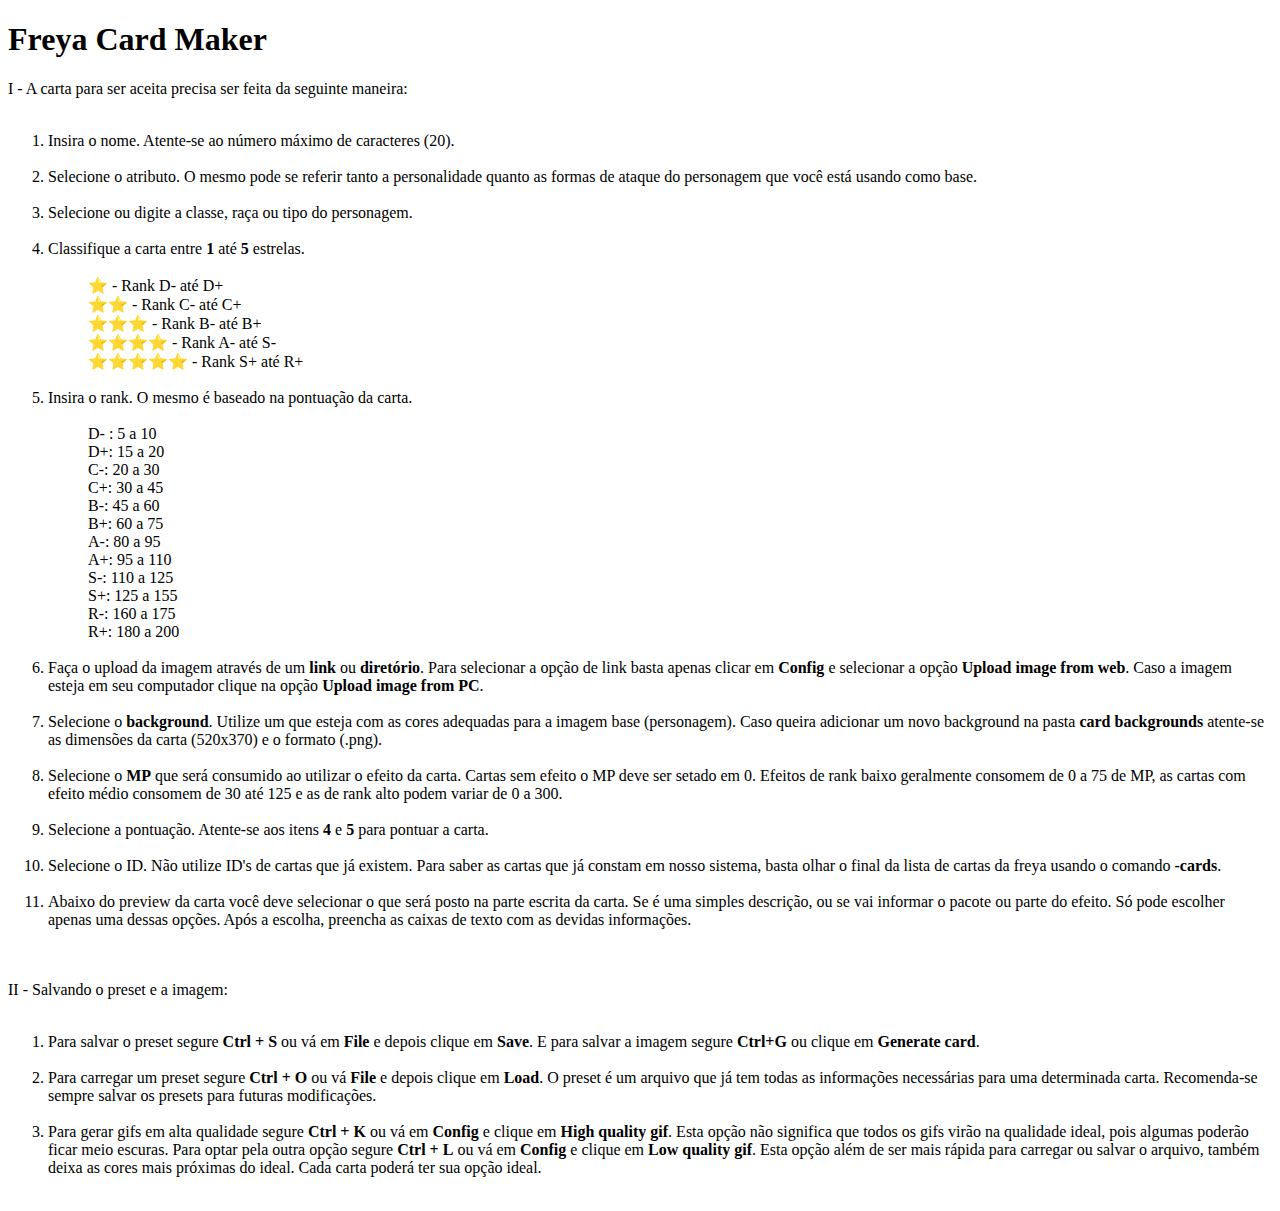
==== index/index.html @ cb2515ce "index html" ====
<!DOCTYPE html>
<html>
<head>
<title>Freya Card Maker</title>
</head>
<body>

<h1>Freya Card Maker</h1>
<p>I - A carta para ser aceita precisa ser feita da seguinte maneira:</p>
<ol></br>
<li>Insira o nome. Atente-se ao número máximo de caracteres (20).</li></br>
<li>Selecione o atributo. O mesmo pode se referir tanto a personalidade quanto as formas de ataque do personagem que você está usando como base.</li></br>
<li>Selecione ou digite a classe, raça ou tipo do personagem.</li></br>
<li>Classifique a carta entre <b>1</b> até <b>5</b> estrelas.
<ul></br>
<span>⭐ - Rank D- até D+</span></br>
<span>⭐⭐ - Rank C- até C+</span></br>
<span>⭐⭐⭐ - Rank B- até B+</span></br>
<span>⭐⭐⭐⭐ - Rank A- até S-</span></br>
<span>⭐⭐⭐⭐⭐ - Rank S+ até R+</span></br>
</ul></br>
<li>Insira o rank. O mesmo é baseado na pontuação da carta.
<ul></br>
<span>D- : 5 a 10</span></br>
<span>D+: 15 a 20</span></br>
<span>C-: 20 a 30</span></br>
<span>C+: 30 a 45</span></br>
<span>B-: 45 a 60</span></br>
<span>B+: 60 a 75</span></br>
<span>A-: 80 a 95</span></br>
<span>A+: 95 a 110</span></br>
<span>S-: 110 a 125</span></br>
<span>S+: 125 a 155</span></br>
<span>R-: 160 a 175</span></br>
<span>R+: 180 a 200</span></br></br>
</ul>
</li>
<li>Faça o upload da imagem através de um <b>link</b> ou <b>diretório</b>. 
Para selecionar a opção de link basta apenas clicar em 
<b>Config</b> e selecionar a opção <b>Upload image from web</b>. 
Caso a imagem esteja em seu computador clique na opção <b>Upload image from PC</b>.
</li></br>
<li>
Selecione o <b>background</b>. Utilize um que esteja com as cores adequadas para a imagem base (personagem). 
Caso queira adicionar um novo background na pasta <b>card backgrounds</b> atente-se as dimensões da carta (520x370) 
e o formato (.png).
</li></br>
<li>
Selecione o <b>MP</b> que será consumido ao utilizar o efeito da carta. Cartas sem efeito o MP deve ser setado em 0. 
Efeitos de rank baixo geralmente consomem de 0 a 75 de MP, 
as cartas com efeito médio consomem de 30 até 125 e as de rank alto podem variar de 0 a 300.
</li></br>
<li>
Selecione a pontuação. Atente-se aos itens <b>4</b> e <b>5</b> para pontuar a carta.
</li></br>
<li>
Selecione o ID. Não utilize ID's de cartas que já existem. Para saber as cartas que já constam em nosso sistema, 
basta olhar o final da lista de cartas da freya usando o comando <b>-cards</b>.
</li></br>
<li>
Abaixo do preview da carta você deve selecionar o que será posto na parte escrita da carta. Se é uma simples  descrição, ou se vai informar o pacote ou parte do efeito. Só pode escolher apenas uma dessas opções. Após a  escolha, preencha as caixas de texto com as devidas informações.
</li></br></br>
</ol>
<p>II - Salvando o preset e a imagem:</p>
<ol></br>
<li>
Para salvar o preset segure <b>Ctrl + S</b> ou vá em <b>File</b> e depois clique em <b>Save</b>. E para salvar a imagem 
segure <b>Ctrl+G</b> ou clique em <b>Generate card</b>.
</li></br>
<li>
Para carregar um preset segure <b>Ctrl + O</b> ou vá <b>File</b> e depois clique em <b>Load</b>. O preset é um arquivo que 
já tem todas as informações necessárias para uma determinada carta. Recomenda-se sempre salvar os presets para futuras modificações.
</li></br>
<li>
Para gerar gifs em alta qualidade segure <b>Ctrl + K</b> ou vá em <b>Config</b> e clique em <b>High quality gif</b>. Esta opção não 
significa que todos os gifs virão na qualidade ideal, pois algumas poderão ficar meio escuras. Para optar pela outra opção segure 
<b>Ctrl + L</b> ou vá em <b>Config</b> e clique em <b>Low quality gif</b>. Esta opção além de ser mais rápida para carregar ou salvar 
o arquivo, também deixa as cores mais próximas do ideal. Cada carta poderá ter sua opção ideal.
</li></br>
</ol>
</body>
</html>
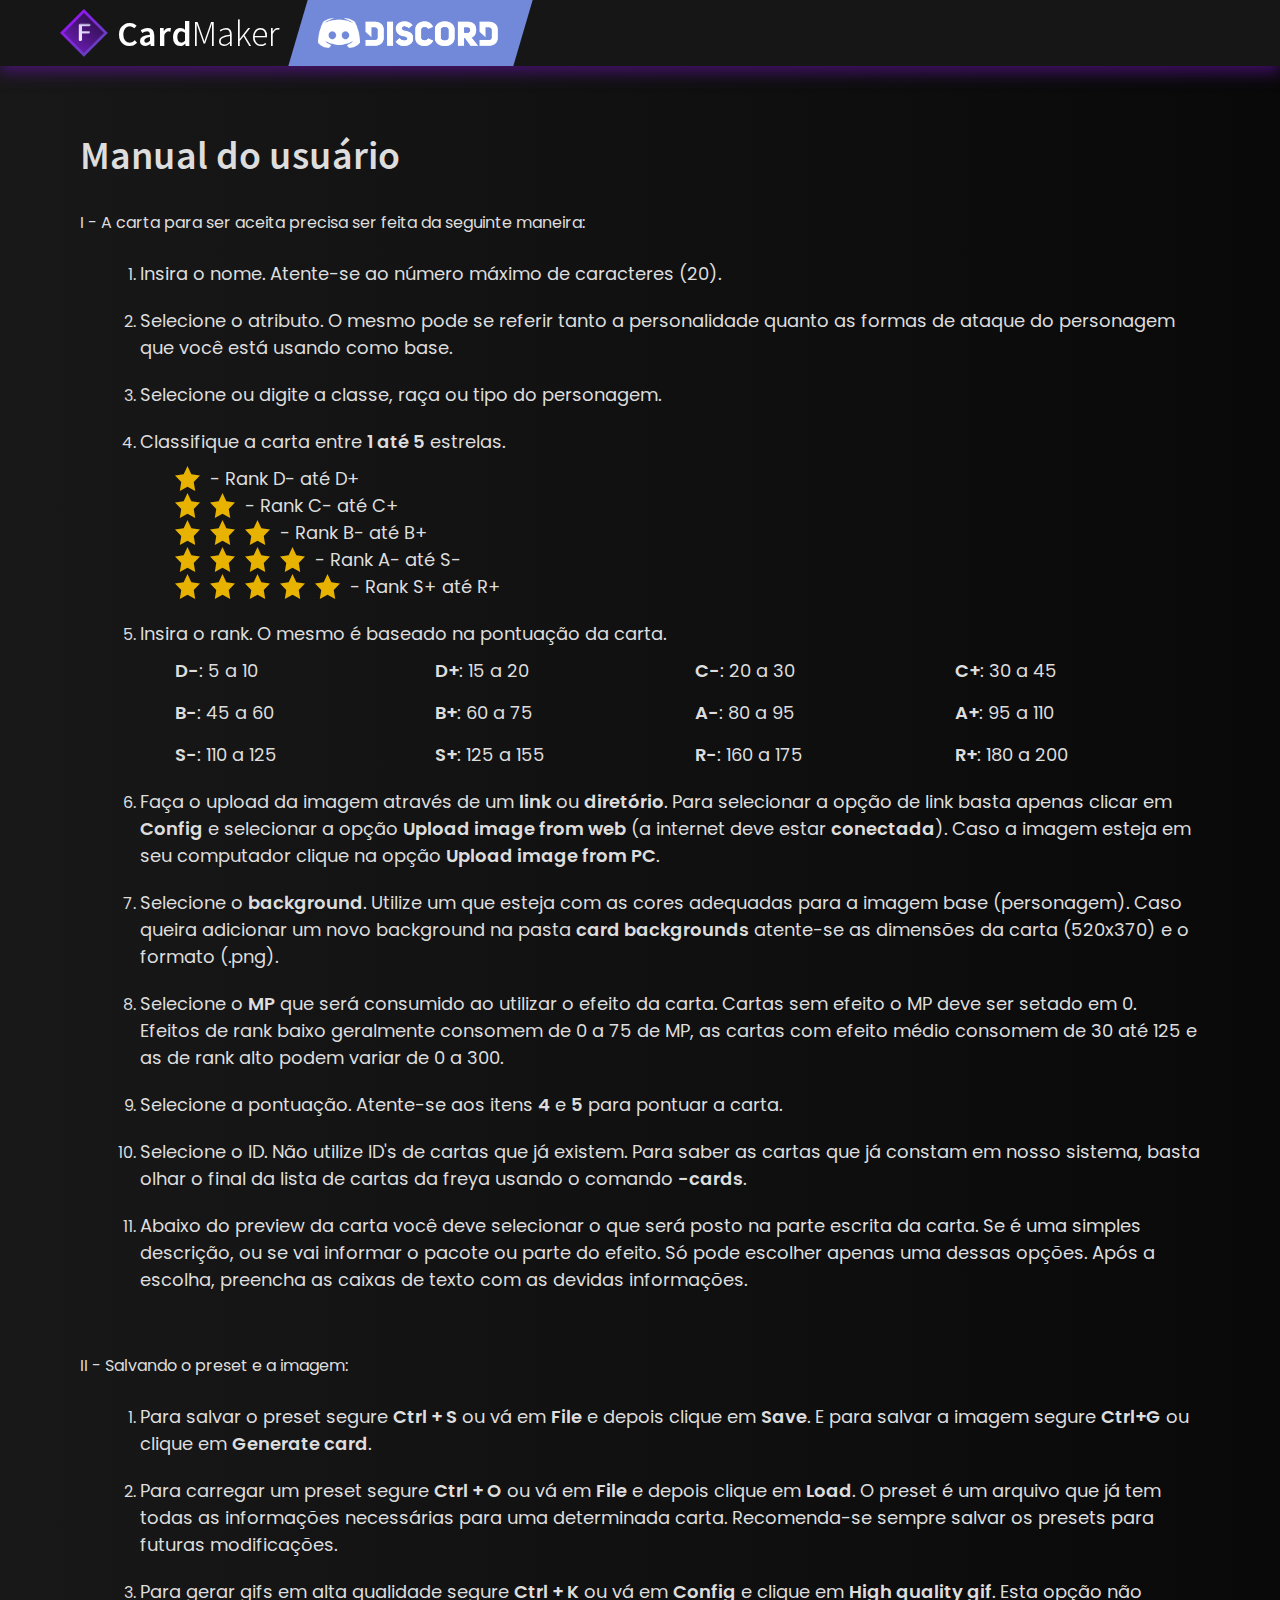
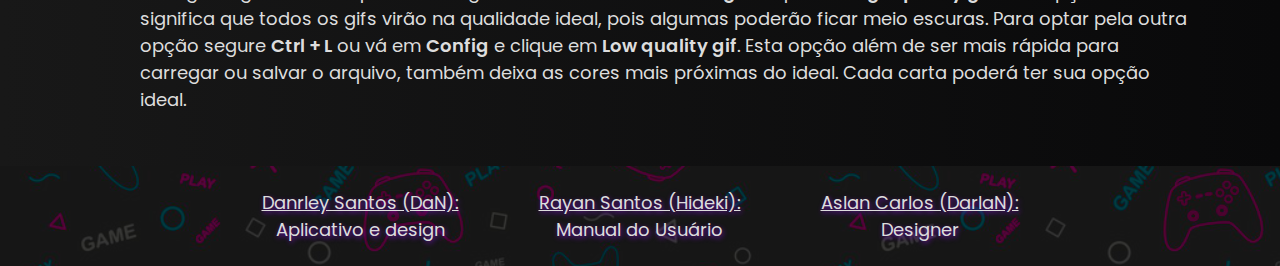
==== commit 713f8e35: "feat: user manual created" ====
--- a/index/index.html
+++ b/index/index.html
@@ -1,83 +1,168 @@
 <!DOCTYPE html>
-<html>
+<html lang="en">
 <head>
-<title>Freya Card Maker</title>
+  <meta charset="UTF-8">
+  <meta http-equiv="X-UA-Compatible" contendevice-widtht="IE=edge">
+  <meta name="viewport" content="width=, initial-scale=1.0">
+  <title>Freya Card Maker: Manual do usuário</title>
+  <link rel="icon" href="./favicon.ico" type="image/x-icon">
+  <link rel="stylesheet" href="./style.css">
 </head>
 <body>
-
-<h1>Freya Card Maker</h1>
-<p>I - A carta para ser aceita precisa ser feita da seguinte maneira:</p>
-<ol></br>
-<li>Insira o nome. Atente-se ao número máximo de caracteres (20).</li></br>
-<li>Selecione o atributo. O mesmo pode se referir tanto a personalidade quanto as formas de ataque do personagem que você está usando como base.</li></br>
-<li>Selecione ou digite a classe, raça ou tipo do personagem.</li></br>
-<li>Classifique a carta entre <b>1</b> até <b>5</b> estrelas.
-<ul></br>
-<span>⭐ - Rank D- até D+</span></br>
-<span>⭐⭐ - Rank C- até C+</span></br>
-<span>⭐⭐⭐ - Rank B- até B+</span></br>
-<span>⭐⭐⭐⭐ - Rank A- até S-</span></br>
-<span>⭐⭐⭐⭐⭐ - Rank S+ até R+</span></br>
-</ul></br>
-<li>Insira o rank. O mesmo é baseado na pontuação da carta.
-<ul></br>
-<span>D- : 5 a 10</span></br>
-<span>D+: 15 a 20</span></br>
-<span>C-: 20 a 30</span></br>
-<span>C+: 30 a 45</span></br>
-<span>B-: 45 a 60</span></br>
-<span>B+: 60 a 75</span></br>
-<span>A-: 80 a 95</span></br>
-<span>A+: 95 a 110</span></br>
-<span>S-: 110 a 125</span></br>
-<span>S+: 125 a 155</span></br>
-<span>R-: 160 a 175</span></br>
-<span>R+: 180 a 200</span></br></br>
-</ul>
-</li>
-<li>Faça o upload da imagem através de um <b>link</b> ou <b>diretório</b>. 
-Para selecionar a opção de link basta apenas clicar em 
-<b>Config</b> e selecionar a opção <b>Upload image from web</b>. 
-Caso a imagem esteja em seu computador clique na opção <b>Upload image from PC</b>.
-</li></br>
-<li>
-Selecione o <b>background</b>. Utilize um que esteja com as cores adequadas para a imagem base (personagem). 
+  <div id="headerWrapper" class="headerWrapper">
+    <img class="headerLogo" draggable="false" src="./img/freyalogo.png" />
+    <h2 class="headerTitle">
+      <span>Card</span>Maker
+    </h2>
+    <button class="headerDiscordButton" onclick="window.open('https://discord.gg/xYhSWVn', '_blank')">
+      <img draggable="false" src="./img/discord_logo.png" alt="discord" />
+      <img draggable="false" src="./img/discord_logo_name.png" alt="discord" />
+    </button>
+  </div>
+  <div class="mainDiv col">
+    <h1>Manual do usuário</h1>
+    <a id="acceptCard" class="topicTitle" href="#acceptCard">I - A carta para ser aceita precisa ser feita da seguinte maneira: <img class="pin" src="./img/pin.svg" draggable="false"/></a>
+    <ol class="col indentPlus" style="row-gap: 20px; margin-bottom: 60px;">
+      <li>
+        <p>Insira o nome. Atente-se ao número máximo de caracteres (20).</p>
+      </li>
+      <li>
+        <p>Selecione o atributo. O mesmo pode se referir tanto a personalidade quanto as formas de ataque do personagem que você está usando como base.</p>
+      </li>
+      <li>
+        <p>Selecione ou digite a classe, raça ou tipo do personagem.</p>
+      </li>
+      <li>
+        <p style="margin-bottom: 10px;">Classifique a carta entre <b>1 até 5</b> estrelas.</p>
+        <ul class="col indent">
+          <li>
+            <p class="starContainer">
+              <img class="star" src="./img/star.svg" draggable="false" />
+              - Rank D- até D+
+            </p>
+          </li>
+          <li>
+            <p class="starContainer">
+              <img class="star" src="./img/star.svg" draggable="false" />
+              <img class="star" src="./img/star.svg" draggable="false" />
+              - Rank C- até C+
+            </p>
+          </li>
+          <li>
+            <p class="starContainer">
+              <img class="star" src="./img/star.svg" draggable="false" />
+              <img class="star" src="./img/star.svg" draggable="false" />
+              <img class="star" src="./img/star.svg" draggable="false" />
+              - Rank B- até B+
+            </p>
+          </li>
+          <li>
+            <p class="starContainer">
+              <img class="star" src="./img/star.svg" draggable="false" />
+              <img class="star" src="./img/star.svg" draggable="false" />
+              <img class="star" src="./img/star.svg" draggable="false" />
+              <img class="star" src="./img/star.svg" draggable="false" />
+              - Rank A- até S-
+            </p>
+          </li>
+          <li>
+            <p class="starContainer">
+              <img class="star" src="./img/star.svg" draggable="false" />
+              <img class="star" src="./img/star.svg" draggable="false" />
+              <img class="star" src="./img/star.svg" draggable="false" />
+              <img class="star" src="./img/star.svg" draggable="false" />
+              <img class="star" src="./img/star.svg" draggable="false" />
+              - Rank S+ até R+
+            </p>
+          </li>
+        </ul>
+      </li>
+      <li>
+        <p style="margin-bottom: 10px;">Insira o rank. O mesmo é baseado na pontuação da carta.</p>
+        <div class="four-grid indent">
+          <p><b>D-</b>: 5 a 10</p>
+          <p><b>D+</b>: 15 a 20</p>
+          <p><b>C-</b>: 20 a 30</p>
+          <p><b>C+</b>: 30 a 45</p>
+          <p><b>B-</b>: 45 a 60</p>
+          <p><b>B+</b>: 60 a 75</p>
+          <p><b>A-</b>: 80 a 95</p>
+          <p><b>A+</b>: 95 a 110</p>
+          <p><b>S-</b>: 110 a 125</p>
+          <p><b>S+</b>: 125 a 155</p>
+          <p><b>R-</b>: 160 a 175</p>
+          <p><b>R+</b>: 180 a 200</p>
+        </div>
+      </li>
+      <li>
+        <p>
+          Faça o upload da imagem através de um <b>link</b> ou <b>diretório</b>. 
+          Para selecionar a opção de link basta apenas clicar em 
+          <b>Config</b> e selecionar a opção <b>Upload image from web</b> (a internet deve estar <b>conectada</b>). 
+          Caso a imagem esteja em seu computador clique na opção <b>Upload image from PC</b>.
+        </p>
+      </li>
+      <li>
+        <p>
+          Selecione o <b>background</b>. Utilize um que esteja com as cores adequadas para a imagem base (personagem). 
 Caso queira adicionar um novo background na pasta <b>card backgrounds</b> atente-se as dimensões da carta (520x370) 
 e o formato (.png).
-</li></br>
-<li>
-Selecione o <b>MP</b> que será consumido ao utilizar o efeito da carta. Cartas sem efeito o MP deve ser setado em 0. 
-Efeitos de rank baixo geralmente consomem de 0 a 75 de MP, 
-as cartas com efeito médio consomem de 30 até 125 e as de rank alto podem variar de 0 a 300.
-</li></br>
-<li>
-Selecione a pontuação. Atente-se aos itens <b>4</b> e <b>5</b> para pontuar a carta.
-</li></br>
-<li>
-Selecione o ID. Não utilize ID's de cartas que já existem. Para saber as cartas que já constam em nosso sistema, 
-basta olhar o final da lista de cartas da freya usando o comando <b>-cards</b>.
-</li></br>
-<li>
-Abaixo do preview da carta você deve selecionar o que será posto na parte escrita da carta. Se é uma simples  descrição, ou se vai informar o pacote ou parte do efeito. Só pode escolher apenas uma dessas opções. Após a  escolha, preencha as caixas de texto com as devidas informações.
-</li></br></br>
-</ol>
-<p>II - Salvando o preset e a imagem:</p>
-<ol></br>
-<li>
-Para salvar o preset segure <b>Ctrl + S</b> ou vá em <b>File</b> e depois clique em <b>Save</b>. E para salvar a imagem 
-segure <b>Ctrl+G</b> ou clique em <b>Generate card</b>.
-</li></br>
-<li>
-Para carregar um preset segure <b>Ctrl + O</b> ou vá <b>File</b> e depois clique em <b>Load</b>. O preset é um arquivo que 
-já tem todas as informações necessárias para uma determinada carta. Recomenda-se sempre salvar os presets para futuras modificações.
-</li></br>
-<li>
-Para gerar gifs em alta qualidade segure <b>Ctrl + K</b> ou vá em <b>Config</b> e clique em <b>High quality gif</b>. Esta opção não 
-significa que todos os gifs virão na qualidade ideal, pois algumas poderão ficar meio escuras. Para optar pela outra opção segure 
-<b>Ctrl + L</b> ou vá em <b>Config</b> e clique em <b>Low quality gif</b>. Esta opção além de ser mais rápida para carregar ou salvar 
-o arquivo, também deixa as cores mais próximas do ideal. Cada carta poderá ter sua opção ideal.
-</li></br>
-</ol>
+        </p>
+      </li>
+      <li>
+        <p>
+          Selecione o <b>MP</b> que será consumido ao utilizar o efeito da carta. Cartas sem efeito o MP deve ser setado em 0. 
+          Efeitos de rank baixo geralmente consomem de 0 a 75 de MP, 
+          as cartas com efeito médio consomem de 30 até 125 e as de rank alto podem variar de 0 a 300.        </p>
+      </li>
+      <li>
+        <p>
+          Selecione a pontuação. Atente-se aos itens <b>4</b> e <b>5</b> para pontuar a carta.
+        </p>
+      </li>
+      <li>
+        <p>
+          Selecione o ID. Não utilize ID's de cartas que já existem. Para saber as cartas que já constam em nosso sistema, 
+          basta olhar o final da lista de cartas da freya usando o comando <b>-cards</b>.        </p>
+      </li>
+      <li>
+        <p>
+          Abaixo do preview da carta você deve selecionar o que será posto na parte escrita da carta. Se é uma simples  descrição, ou se vai informar o pacote ou parte do efeito. Só pode escolher apenas uma dessas opções. Após a  escolha, preencha as caixas de texto com as devidas informações.        </p>
+      </li>
+    </ol>
+    <a id="savingPreset" class="topicTitle" href="#savingPreset">II - Salvando o preset e a imagem:<img class="pin" src="./img/pin.svg" draggable="false"/></a>
+    <ol class="col indentPlus" style="row-gap: 20px;">
+      <li>
+        <p>
+          Para salvar o preset segure <b>Ctrl + S</b> ou vá em <b>File</b> e depois clique em <b>Save</b>. E para salvar a imagem 
+          segure <b>Ctrl+G</b> ou clique em <b>Generate card</b>.
+        </p>
+      </li>
+      <li>
+        <p>
+          Para carregar um preset segure <b>Ctrl + O</b> ou vá em <b>File</b> e depois clique em <b>Load</b>. O preset é um arquivo que 
+          já tem todas as informações necessárias para uma determinada carta. Recomenda-se sempre salvar os presets para futuras modificações.
+        </p>
+      </li>
+      <li>
+        <p>
+          Para gerar gifs em alta qualidade segure <b>Ctrl + K</b> ou vá em <b>Config</b> e clique em <b>High quality gif</b>. Esta opção não 
+          significa que todos os gifs virão na qualidade ideal, pois algumas poderão ficar meio escuras. Para optar pela outra opção segure 
+          <b>Ctrl + L</b> ou vá em <b>Config</b> e clique em <b>Low quality gif</b>. Esta opção além de ser mais rápida para carregar ou salvar 
+          o arquivo, também deixa as cores mais próximas do ideal. Cada carta poderá ter sua opção ideal.        </p>
+      </li>
+  </div>
+  <footer>
+    <p><span>Danrley Santos (DaN):</span>Aplicativo e design</p>
+    <p><span>Rayan Santos (Hideki):</span>Manual do Usuário</p>
+    <p><span>Aslan Carlos (DarlaN):</span>Designer</p>
+  </footer>
+  <script>
+    const headerWrapper = document.getElementById('headerWrapper');
+    window.addEventListener(
+      'scroll',
+      () => headerWrapper.style = window.scrollY !== 0 ? "box-shadow: 0 6px 15px #0000; opacity: 0.8;" : ""
+    )
+  </script>
 </body>
 </html>
-
--- a/index/style.css
+++ b/index/style.css
@@ -0,0 +1,237 @@
+@font-face {
+  font-family: "Poppins";
+  src: url("./fonts/Poppins/Poppins-Regular.ttf");
+  font-weight: 400;
+}
+
+@font-face {
+  font-family: "Poppins";
+  src: url("./fonts/Poppins/Poppins-SemiBold.ttf");
+  font-weight: 600;
+}
+
+@font-face {
+  font-family: "Source Sans Pro";
+  src: url("./fonts/Source_Sans_Pro/SourceSansPro-Light.ttf");
+  font-weight: 300;
+}
+
+@font-face {
+  font-family: "Source Sans Pro";
+  src: url("./fonts/Source_Sans_Pro/SourceSansPro-SemiBold.ttf");
+  font-weight: 600;
+}
+
+html {
+  background: linear-gradient(270deg, #09090a, #181818);
+  color: #ddd;
+  scroll-behavior: smooth;
+}
+
+* {
+  font-family: "Poppins", sans-serif;
+  font-weight: 400;
+  margin: 0;
+  padding: 0;
+  box-sizing: border-box;
+}
+
+b {
+  font-weight: 600;
+}
+
+/* Header */
+div.headerWrapper {
+  display: flex;
+  position: fixed;
+  height: 66px;
+  width: 100%;
+  top: 0;
+  left: 0;
+  align-items: center;
+  column-gap: 9px;
+  padding-left: 60px;
+  background-color: #161616;
+  box-shadow: 0 6px 15px #6f12b68c;
+  transition: box-shadow 0.3s ease, opacity 0.3s ease;
+}
+
+div.headerWrapper:hover {
+  opacity: 1 !important;
+}
+
+div.headerWrapper * {
+  user-select: none;
+  font-family: "Source Sans Pro", sans-serif;
+}
+
+h2.headerTitle {
+  font-weight: 300;
+  font-size: 36px;
+  color: #fff;
+}
+
+h2.headerTitle span {
+  font-weight: 600;
+}
+
+img.headerLogo {
+  -ms-interpolation-mode: bicubic;
+  width: 48px;
+  height: 48px;
+}
+
+button.headerDiscordButton {
+  position: relative;
+  display: flex;
+  align-items: center;
+  height: 100%;
+  background: 0;
+  border: 0;
+  margin-left: 10px;
+  padding: 0 20px;
+  cursor: pointer;
+  transition: filter 0.3s ease;
+}
+
+button.headerDiscordButton::before {
+  content: "";
+  display: block;
+  width: 100%;
+  height: 100%;
+  position: absolute;
+  top: 0;
+  left: 0;
+  background-color: #7289da;
+  transform: skewX(-16.35deg);
+}
+
+button.headerDiscordButton img {
+  z-index: 1;
+}
+
+button.headerDiscordButton img:first-child {
+  height: 42px;
+}
+
+button.headerDiscordButton img:last-child {
+  height: 35px;
+}
+
+button.headerDiscordButton:hover {
+  filter: brightness(1.1);
+}
+
+/* ------ */
+
+h1 {
+  font-family: "Source Sans Pro", sans-serif;
+  font-weight: 600;
+  font-size: 40px;
+  margin-bottom: 30px;
+}
+
+p {
+  font-size: 18px;
+}
+
+a.topicTitle {
+  display: flex;
+  column-gap: 10px;
+  align-items: center;
+  margin-bottom: 25px;
+  color: inherit;
+  text-decoration: none;
+  outline: none;
+}
+
+img.pin {
+  width: 25px;
+  height: 25px;
+  opacity: 0;
+  filter: brightness(0.8);
+  transition: opacity 0.3s ease;
+}
+
+a.topicTitle:hover {
+  text-decoration: underline;
+}
+
+a.topicTitle:hover img.pin {
+  opacity: 1;
+}
+
+div.mainDiv {
+  margin: 130px 80px;
+  margin-bottom: 53px;
+}
+
+.col {
+  display: flex;
+  flex-direction: column;
+}
+
+.indent {
+  margin-left: 35px;
+}
+
+.indentPlus {
+  margin-left: 60px;
+}
+
+ul {
+  list-style: none;
+}
+
+.four-grid {
+  flex-grow: 0;
+  display: grid;
+  grid-template-columns: repeat(4, 1fr);
+  gap: 15px;
+}
+
+.starContainer {
+  display: flex;
+  align-items: center;
+  column-gap: 10px;
+}
+
+img.star {
+  width: 25px;
+  height: 25px;
+  transition: filter 0.3s ease;
+  user-select: none;
+}
+
+img.star:hover {
+  filter: brightness(1.2);
+}
+
+footer {
+  display: flex;
+  align-items: center;
+  justify-content: center;
+  column-gap: 80px;
+  height: 100px;
+  padding: 0 35px;
+  flex-wrap: wrap;
+  margin-top: 53px;
+  background: url("./img/footer_bg.jpg"), #181818dd;
+  background-blend-mode: color;
+  object-fit: scale-down;
+  background-size: 800px;
+  background-position-y: 50%;
+  background-repeat: repeat;
+}
+
+footer p {
+  display: flex;
+  align-items: center;
+  flex-direction: column;
+  white-space: nowrap;
+  text-shadow: 1px 2px 5px #6f12b6;
+}
+
+footer p span {
+  text-decoration: underline;
+}
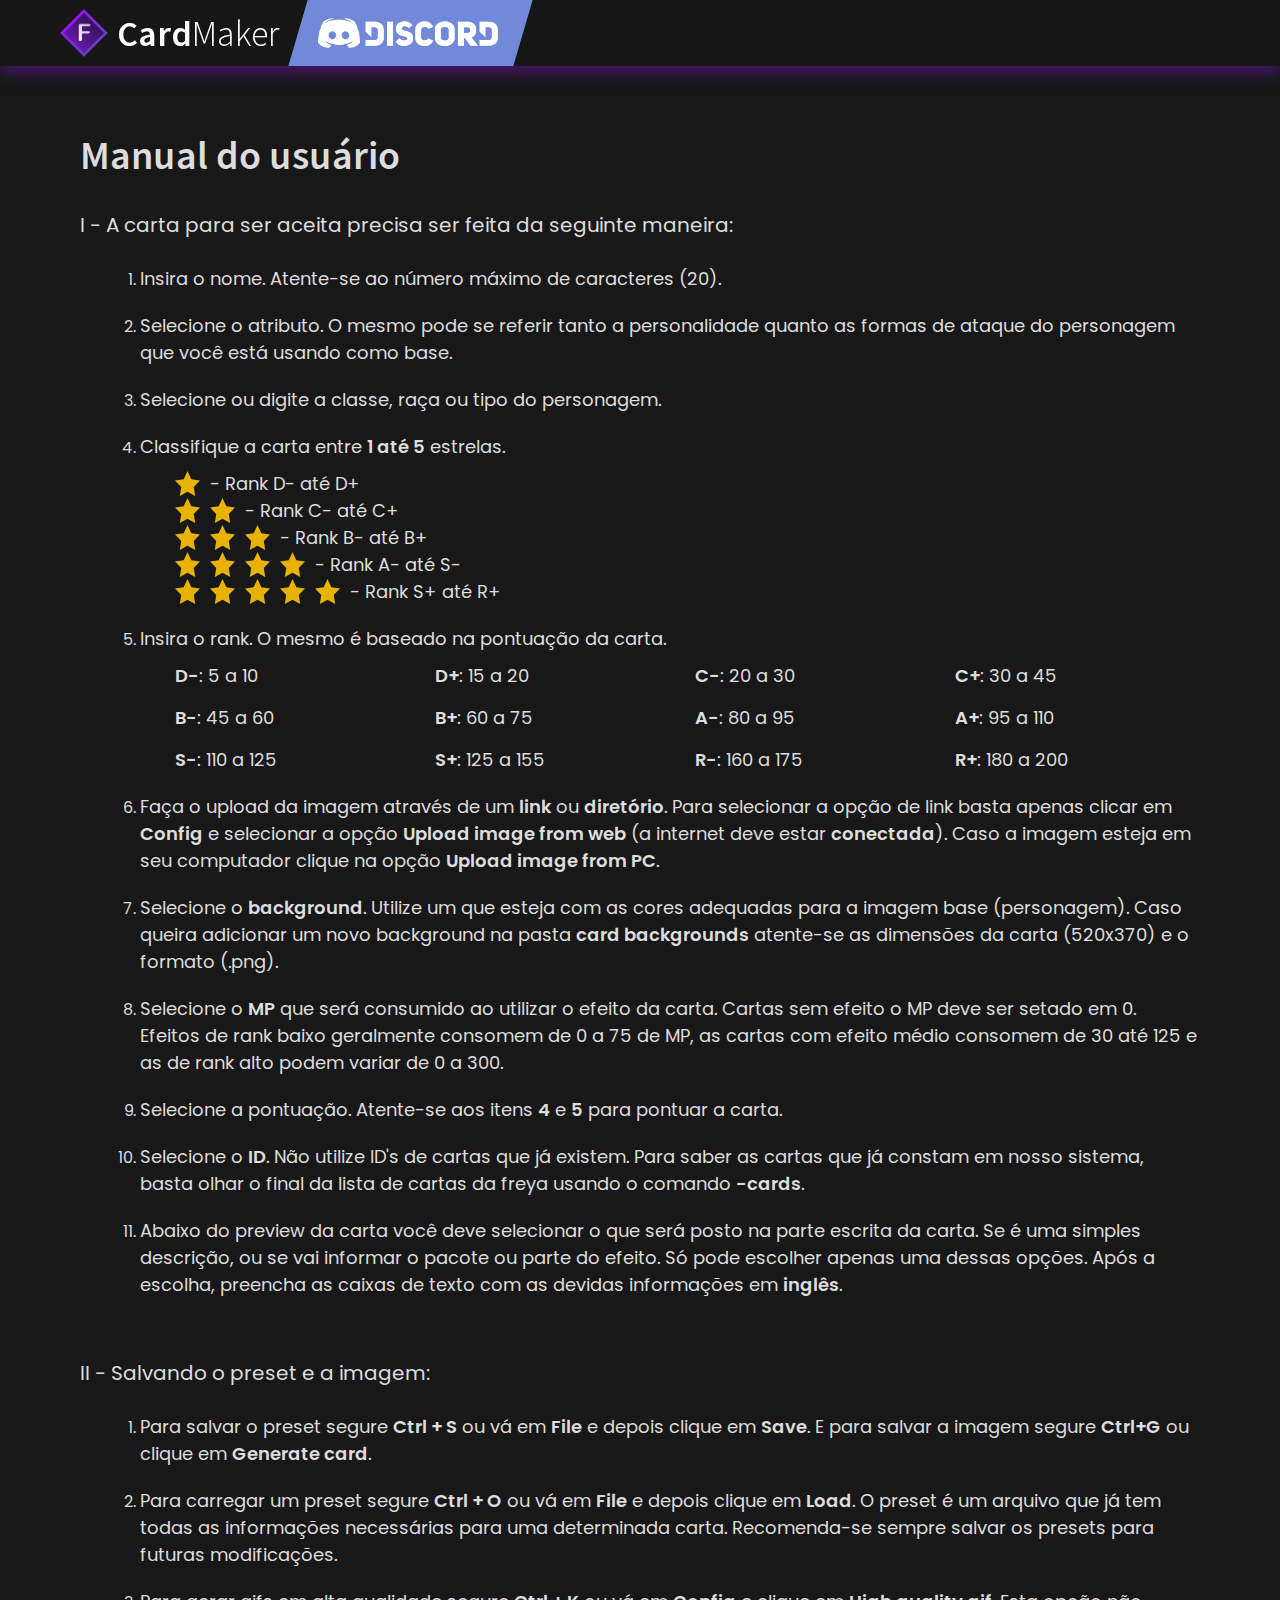
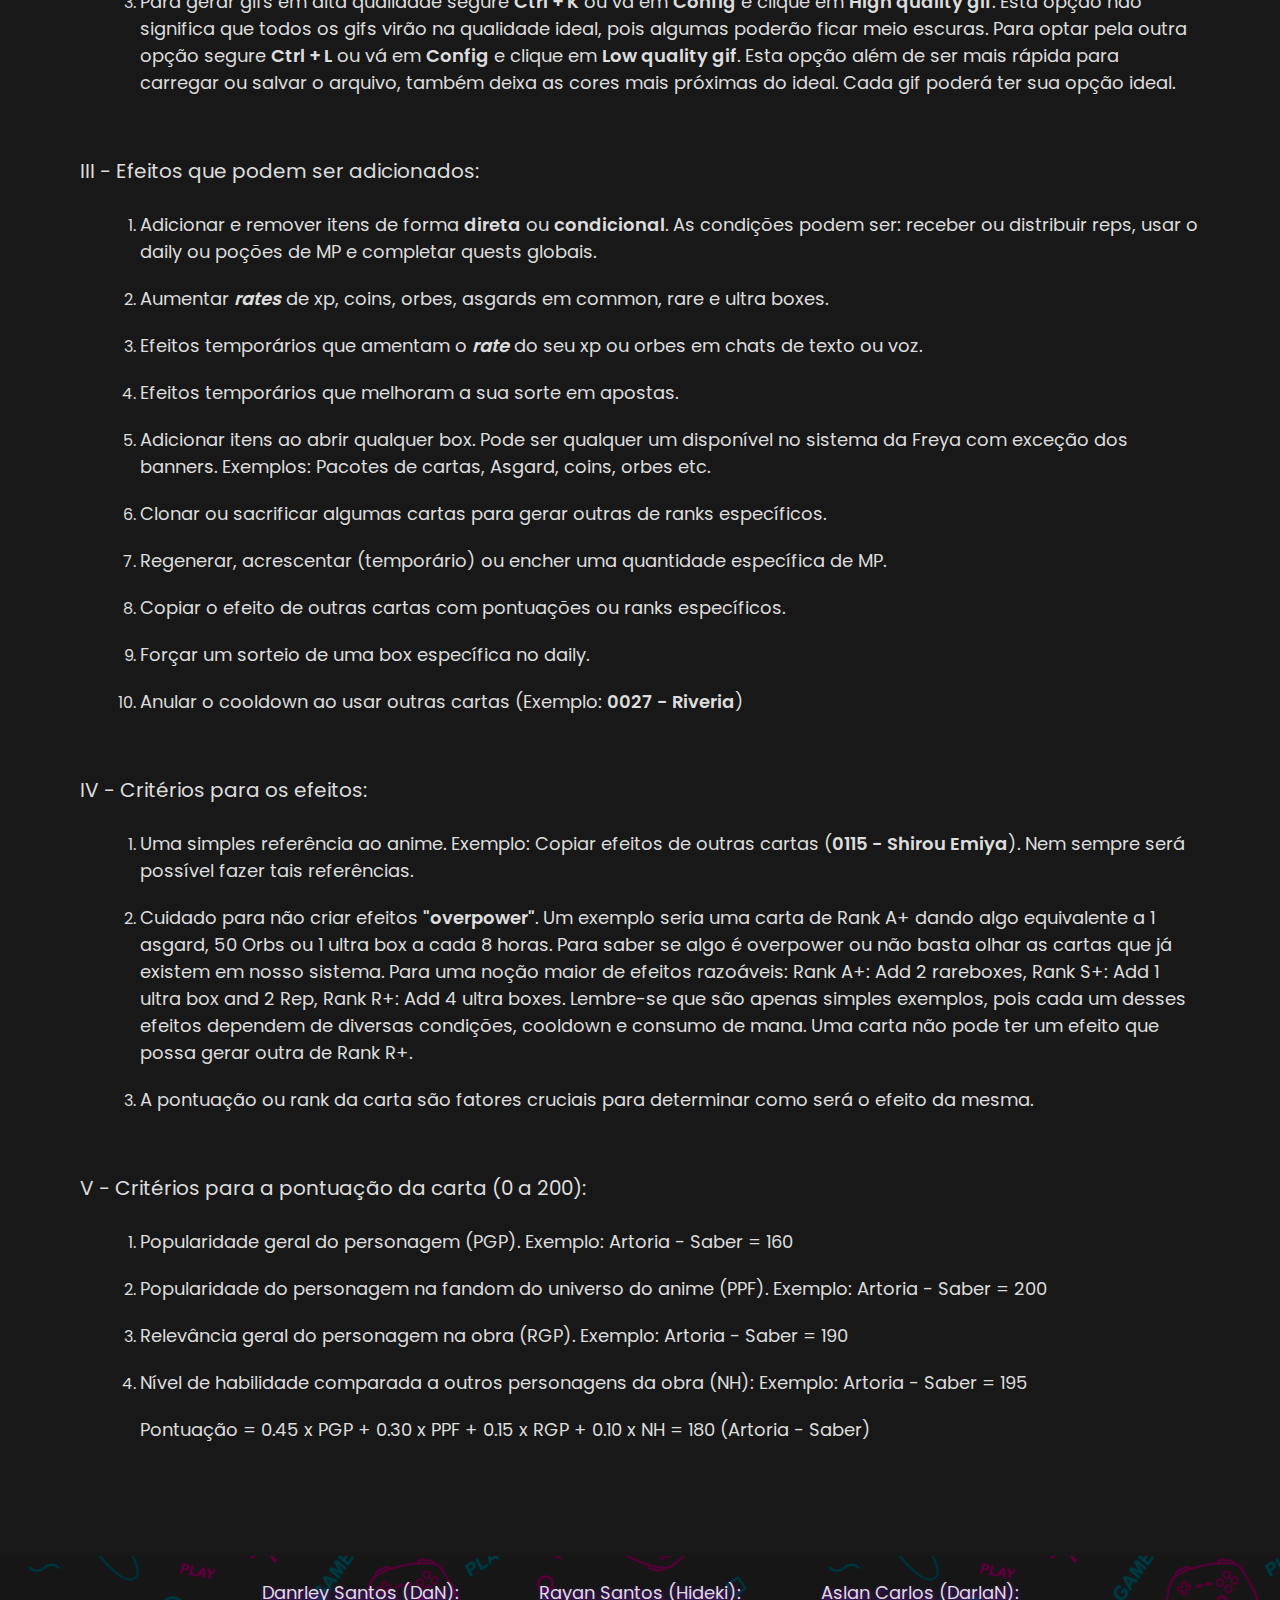
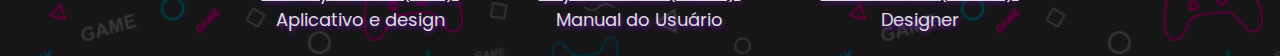
==== commit 0ce3624c: "feat: index_us" ====
--- a/index/index.html
+++ b/index/index.html
@@ -105,8 +105,8 @@
       <li>
         <p>
           Selecione o <b>background</b>. Utilize um que esteja com as cores adequadas para a imagem base (personagem). 
-Caso queira adicionar um novo background na pasta <b>card backgrounds</b> atente-se as dimensões da carta (520x370) 
-e o formato (.png).
+          Caso queira adicionar um novo background na pasta <b>card backgrounds</b> atente-se as dimensões da carta (520x370) 
+          e o formato (.png).
         </p>
       </li>
       <li>
@@ -122,16 +122,18 @@
       </li>
       <li>
         <p>
-          Selecione o ID. Não utilize ID's de cartas que já existem. Para saber as cartas que já constam em nosso sistema, 
+          Selecione o <b>ID</b>. Não utilize ID's de cartas que já existem. Para saber as cartas que já constam em nosso sistema, 
           basta olhar o final da lista de cartas da freya usando o comando <b>-cards</b>.        </p>
       </li>
       <li>
         <p>
-          Abaixo do preview da carta você deve selecionar o que será posto na parte escrita da carta. Se é uma simples  descrição, ou se vai informar o pacote ou parte do efeito. Só pode escolher apenas uma dessas opções. Após a  escolha, preencha as caixas de texto com as devidas informações.        </p>
+          Abaixo do preview da carta você deve selecionar o que será posto na parte escrita da carta. Se é uma simples  descrição,
+           ou se vai informar o pacote ou parte do efeito. Só pode escolher apenas uma dessas opções. Após a  escolha, preencha
+            as caixas de texto com as devidas informações em <b>inglês</b>.        </p>
       </li>
     </ol>
     <a id="savingPreset" class="topicTitle" href="#savingPreset">II - Salvando o preset e a imagem:<img class="pin" src="./img/pin.svg" draggable="false"/></a>
-    <ol class="col indentPlus" style="row-gap: 20px;">
+    <ol class="col indentPlus" style="row-gap: 20px; margin-bottom: 60px;">
       <li>
         <p>
           Para salvar o preset segure <b>Ctrl + S</b> ou vá em <b>File</b> e depois clique em <b>Save</b>. E para salvar a imagem 
@@ -149,8 +151,112 @@
           Para gerar gifs em alta qualidade segure <b>Ctrl + K</b> ou vá em <b>Config</b> e clique em <b>High quality gif</b>. Esta opção não 
           significa que todos os gifs virão na qualidade ideal, pois algumas poderão ficar meio escuras. Para optar pela outra opção segure 
           <b>Ctrl + L</b> ou vá em <b>Config</b> e clique em <b>Low quality gif</b>. Esta opção além de ser mais rápida para carregar ou salvar 
-          o arquivo, também deixa as cores mais próximas do ideal. Cada carta poderá ter sua opção ideal.        </p>
-      </li>
+          o arquivo, também deixa as cores mais próximas do ideal. Cada gif poderá ter sua opção ideal.        </p>
+      </li>
+    </ol>
+    <a id="Effects" class="topicTitle" href="#Effects">III - Efeitos que podem ser adicionados:<img class="pin" src="./img/pin.svg" draggable="false"/></a>
+    <ol class="col indentPlus" style="row-gap: 20px; margin-bottom: 60px;">
+      <li>
+        <p>
+          Adicionar e remover itens de forma <b>direta</b> ou <b>condicional</b>. 
+          As condições podem ser: receber ou distribuir reps, usar o daily ou poções de MP e completar quests globais.
+        </p>
+      </li>
+      <li>
+        <p>
+          Aumentar <i><b>rates</b></i> de xp, coins, orbes, asgards em common, rare e ultra boxes.
+        </p>
+      </li>
+      <li>
+        <p>
+          Efeitos temporários que amentam o <i><b>rate</b></i> do seu xp ou orbes em chats de texto ou voz. 
+        </p>
+      </li>
+      <li>
+        <p>
+          Efeitos temporários que melhoram a sua sorte em apostas.
+        </p>
+      </li>
+      <li>
+        <p>
+          Adicionar itens ao abrir qualquer box. Pode ser qualquer um disponível no sistema da Freya com exceção dos banners.
+          Exemplos: Pacotes de cartas, Asgard, coins, orbes etc.
+        </p>
+      </li>
+      <li>
+        <p>
+          Clonar ou sacrificar algumas cartas para gerar outras de ranks específicos.
+        </p>
+      </li>
+      <li>
+        <p>
+          Regenerar, acrescentar (temporário) ou encher uma quantidade específica de MP.
+        </p>
+      </li>
+      <li>
+        <p>
+          Copiar o efeito de outras cartas com pontuações ou ranks específicos.
+        </p>
+      </li>
+      <li>
+        <p>
+          Forçar um sorteio de uma box específica no daily.
+        </p>
+      </li>
+      <li>
+        <p>
+          Anular o cooldown ao usar outras cartas (Exemplo: <b>0027 - Riveria</b>)
+        </p>
+      </li>
+    </ol>
+    <a id="EffectsCriteria" class="topicTitle" href="#EffectsCriteria">IV - Critérios para os efeitos:<img class="pin" src="./img/pin.svg" draggable="false"/></a>
+    <ol class="col indentPlus" style="row-gap: 20px; margin-bottom: 60px;">
+      <li>
+        <p>
+          Uma simples referência ao anime. Exemplo: Copiar efeitos de outras cartas (<b>0115 - Shirou Emiya</b>). Nem sempre será 
+          possível fazer tais referências.
+        </p>
+      </li>
+      <li>
+        <p>
+          Cuidado para não criar efeitos <b>"overpower"</b>. Um exemplo seria uma carta de Rank A+ dando algo equivalente 
+          a 1 asgard, 50 Orbs ou 1 ultra box a cada 8 horas. Para saber se algo é overpower ou não basta olhar as cartas que já existem 
+          em nosso sistema. Para uma noção maior de efeitos razoáveis: Rank A+: Add 2 rareboxes, Rank S+: Add 1 ultra box and 2 Rep, 
+          Rank R+: Add 4 ultra boxes. Lembre-se que são apenas simples exemplos, pois cada um desses efeitos dependem de diversas condições, 
+          cooldown e consumo de mana. Uma carta não pode ter um efeito que possa gerar outra de Rank R+.
+        </p>
+      </li>
+      <li>
+        <p>
+          A pontuação ou rank da carta são fatores cruciais para determinar como será o efeito da mesma.
+        </p>
+      </li>
+    </ol>
+    <a id="PointsCriteria" class="topicTitle" href="#PointsCriteria">V - Critérios para a pontuação da carta (0 a 200):<img class="pin" src="./img/pin.svg" draggable="false"/></a>
+    <ol class="col indentPlus" style="row-gap: 20px; margin-bottom: 60px;">
+      <li>
+        <p>
+          Popularidade geral do personagem (PGP). Exemplo: Artoria - Saber = 160
+        </p>
+      </li>
+      <li>
+        <p>
+          Popularidade do personagem na fandom do universo do anime (PPF). Exemplo: Artoria - Saber = 200
+        </p>
+      </li>
+      <li>
+        <p>
+          Relevância geral do personagem na obra (RGP). Exemplo: Artoria - Saber = 190
+        </p>
+      </li>
+      <li>
+        <p>
+          Nível de habilidade comparada a outros personagens da obra (NH): Exemplo: Artoria - Saber = 195
+        </p>
+      </li>
+      <p>
+        Pontuação = 0.45 x PGP + 0.30 x PPF + 0.15 x RGP + 0.10 x NH = 180 (Artoria - Saber)
+      </p>
   </div>
   <footer>
     <p><span>Danrley Santos (DaN):</span>Aplicativo e design</p>
--- a/index/style.css
+++ b/index/style.css
@@ -23,9 +23,9 @@
 }
 
 html {
-  background: linear-gradient(270deg, #09090a, #181818);
   color: #ddd;
   scroll-behavior: smooth;
+  background-color: #181818;
 }
 
 * {
@@ -142,6 +142,7 @@
   margin-bottom: 25px;
   color: inherit;
   text-decoration: none;
+  font-size: 20px;
   outline: none;
 }
 
